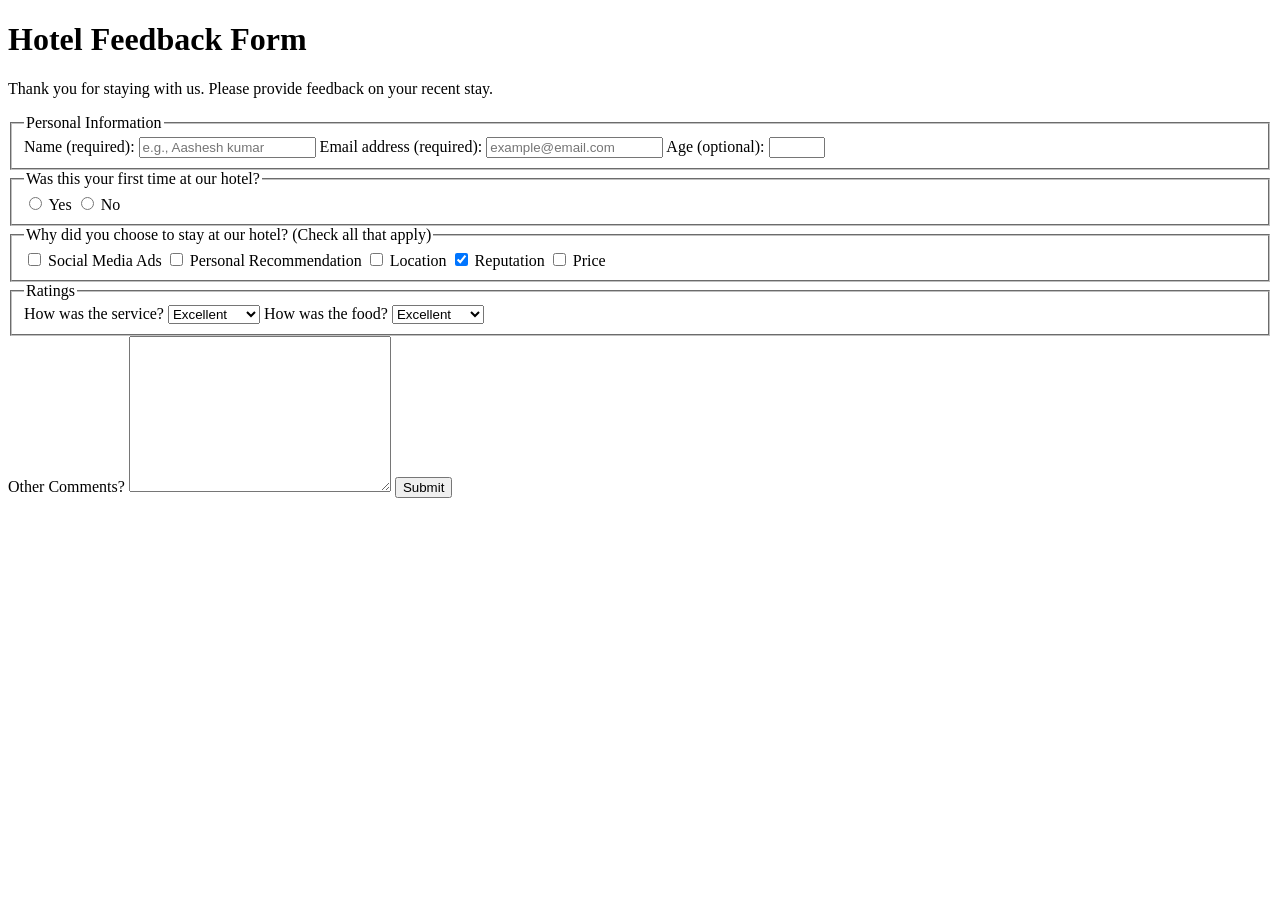
==== form.html @ 94adbe6d "Add hotel feedback form in HTML" ====
<!DOCTYPE html>
<html lang="en">
  <head>
  <meta charset="UTF-8">
    <meta name="viewport" content="width=device-width, initial-scale=1.0">
    <title>Hotel Feedback Form</title>
  </head>
  <body>
    <header>
      <h1>Hotel Feedback Form</h1>
      <p>
        Thank you for staying with us. Please provide feedback on your recent
        stay.
      </p>
	  <link rel="stylesheet" href="style.css">
    </header>
    <main>
      <form method="POST" action="https://hotel-feedback.freecodecamp.org">
        <fieldset>
          <legend>Personal Information</legend>
          <label for="full-name">Name (required):</label>
          <input type="text" id="full-name" name="name" placeholder="e.g., Aashesh kumar" required size="20">

          <label for="email">Email address (required):</label>
          <input
            placeholder="example@email.com"
            required
            id="email"
            type="email"
            name="email"
            size="20"
          />
          <label for="age">Age (optional):</label>
          <input type="number" name="age" id="age" min="3" max="100" />
        </fieldset>

        <fieldset>
          <legend>Was this your first time at our hotel?</legend>
          <input id="yes-option" type="radio" name="hotel-stay" value="yes" />
          <label for="yes-option">Yes</label>
          <input id="no-option" type="radio" name="hotel-stay" value="no" />
          <label for="no-option">No</label>
        </fieldset>

        <fieldset>
          <legend>
            Why did you choose to stay at our hotel? (Check all that apply)
          </legend>

          <input type="checkbox" id="ads" name="choice" value="ads" />
          <label for="ads">Social Media Ads</label>

          <input
            type="checkbox"
            id="recommendation"
            name="choice"
            value="recommendation"
          />
          <label for="recommendation">Personal Recommendation</label>
          
          <input type="checkbox" id="location" name="choice" value="location" />
          <label for="location">Location</label>

          <input
            checked
            type="checkbox"
            id="reputation"
            name="choice"
            value="reputation"
          />
          <label for="reputation">Reputation</label>
          
          <input type="checkbox" id="price" name="choice" value="price" />
          <label for="price">Price</label>
        </fieldset>

        <fieldset>
          <legend>Ratings</legend>
          <label for="service">How was the service?</label>
          <select name="service" id="service">
            <option value="poor">Poor</option>
            <option value="satisfactory">Satisfactory</option>
            <option value="good">Good</option>
            <option value="very-good">Very Good</option>
            <option selected value="excellent">Excellent</option>
          </select>
		  
            <label for="food">How was the food?</label>
            <select name="food" id="food">
            <option value="poor">Poor</option>
            <option value="satisfactory">Satisfactory</option>
            <option value="good">Good</option>
            <option value="very-good">Very Good</option>
            <option selected value="excellent">Excellent</option>
          </select>
		  
         </fieldset>
		  
          <label for="comments">Other Comments?</label>
          <textarea id="comments" name="comments" cols="30" rows="10"></textarea>
          <button type="submit" >Submit</button>
		  
         </form>
          </main>
          </body>
          </html>
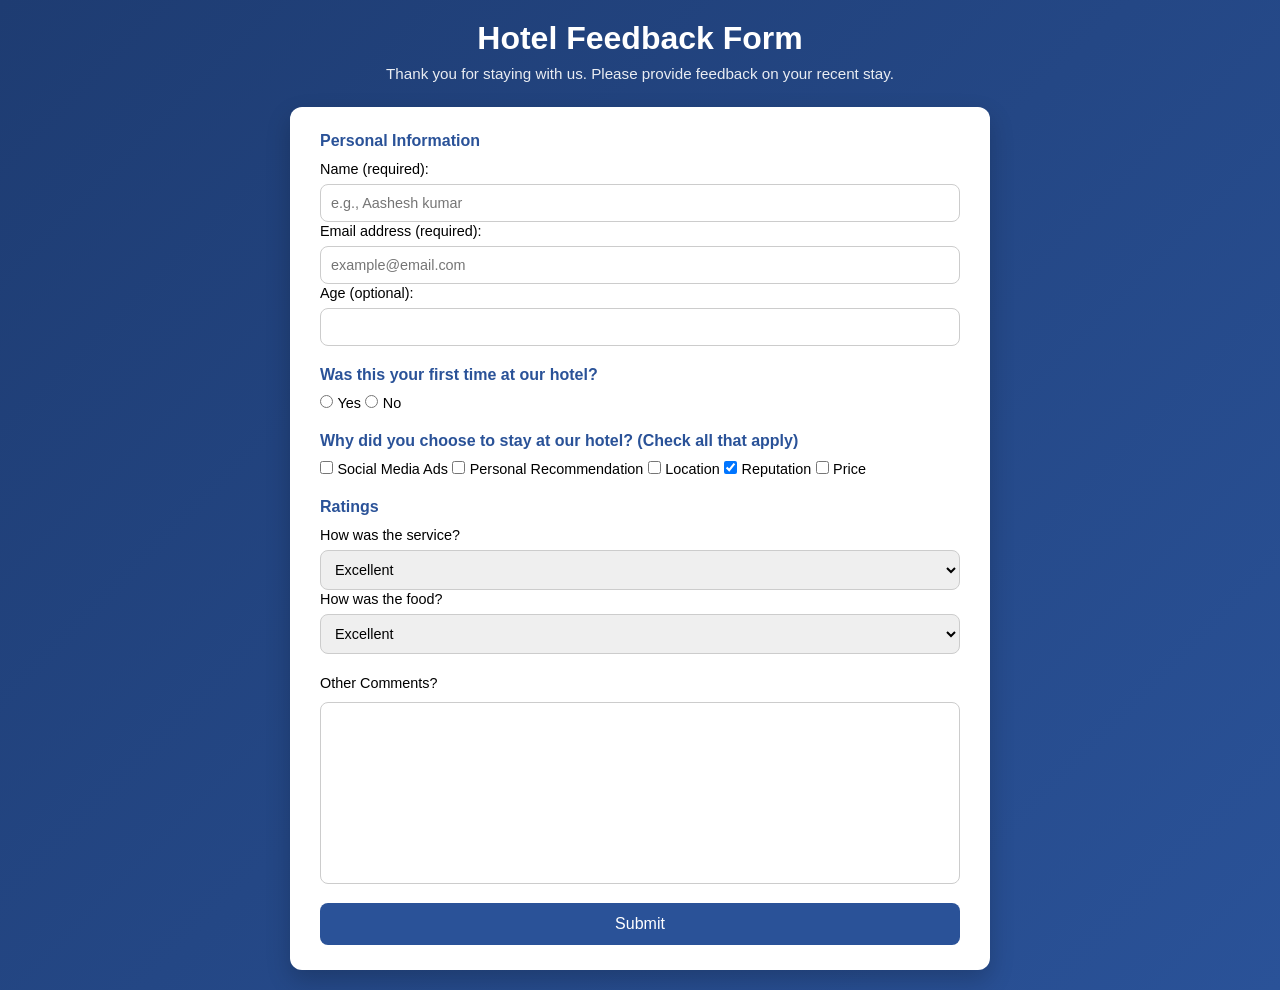
==== commit e8e803ff: "Add files via upload" ====
--- a/form.html
+++ b/form.html
@@ -1,106 +1,106 @@
-<!DOCTYPE html>
-<html lang="en">
-  <head>
-  <meta charset="UTF-8">
-    <meta name="viewport" content="width=device-width, initial-scale=1.0">
-    <title>Hotel Feedback Form</title>
-  </head>
-  <body>
-    <header>
-      <h1>Hotel Feedback Form</h1>
-      <p>
-        Thank you for staying with us. Please provide feedback on your recent
-        stay.
-      </p>
-	  <link rel="stylesheet" href="style.css">
-    </header>
-    <main>
-      <form method="POST" action="https://hotel-feedback.freecodecamp.org">
-        <fieldset>
-          <legend>Personal Information</legend>
-          <label for="full-name">Name (required):</label>
-          <input type="text" id="full-name" name="name" placeholder="e.g., Aashesh kumar" required size="20">
-
-          <label for="email">Email address (required):</label>
-          <input
-            placeholder="example@email.com"
-            required
-            id="email"
-            type="email"
-            name="email"
-            size="20"
-          />
-          <label for="age">Age (optional):</label>
-          <input type="number" name="age" id="age" min="3" max="100" />
-        </fieldset>
-
-        <fieldset>
-          <legend>Was this your first time at our hotel?</legend>
-          <input id="yes-option" type="radio" name="hotel-stay" value="yes" />
-          <label for="yes-option">Yes</label>
-          <input id="no-option" type="radio" name="hotel-stay" value="no" />
-          <label for="no-option">No</label>
-        </fieldset>
-
-        <fieldset>
-          <legend>
-            Why did you choose to stay at our hotel? (Check all that apply)
-          </legend>
-
-          <input type="checkbox" id="ads" name="choice" value="ads" />
-          <label for="ads">Social Media Ads</label>
-
-          <input
-            type="checkbox"
-            id="recommendation"
-            name="choice"
-            value="recommendation"
-          />
-          <label for="recommendation">Personal Recommendation</label>
-          
-          <input type="checkbox" id="location" name="choice" value="location" />
-          <label for="location">Location</label>
-
-          <input
-            checked
-            type="checkbox"
-            id="reputation"
-            name="choice"
-            value="reputation"
-          />
-          <label for="reputation">Reputation</label>
-          
-          <input type="checkbox" id="price" name="choice" value="price" />
-          <label for="price">Price</label>
-        </fieldset>
-
-        <fieldset>
-          <legend>Ratings</legend>
-          <label for="service">How was the service?</label>
-          <select name="service" id="service">
-            <option value="poor">Poor</option>
-            <option value="satisfactory">Satisfactory</option>
-            <option value="good">Good</option>
-            <option value="very-good">Very Good</option>
-            <option selected value="excellent">Excellent</option>
-          </select>
-		  
-            <label for="food">How was the food?</label>
-            <select name="food" id="food">
-            <option value="poor">Poor</option>
-            <option value="satisfactory">Satisfactory</option>
-            <option value="good">Good</option>
-            <option value="very-good">Very Good</option>
-            <option selected value="excellent">Excellent</option>
-          </select>
-		  
-         </fieldset>
-		  
-          <label for="comments">Other Comments?</label>
-          <textarea id="comments" name="comments" cols="30" rows="10"></textarea>
-          <button type="submit" >Submit</button>
-		  
-         </form>
-          </main>
-          </body>
-          </html>
+<!DOCTYPE html>
+<html lang="en">
+  <head>
+  <meta charset="UTF-8">
+    <meta name="viewport" content="width=device-width, initial-scale=1.0">
+    <title>Hotel Feedback Form</title>
+  </head>
+  <body>
+    <header>
+      <h1>Hotel Feedback Form</h1>
+      <p>
+        Thank you for staying with us. Please provide feedback on your recent
+        stay.
+      </p>
+	  <link rel="stylesheet" href="style.css">
+    </header>
+    <main>
+      <form method="POST" action="https://hotel-feedback.freecodecamp.org">
+        <fieldset>
+          <legend>Personal Information</legend>
+          <label for="full-name">Name (required):</label>
+          <input type="text" id="full-name" name="name" placeholder="e.g., Aashesh kumar" required size="20">
+
+          <label for="email">Email address (required):</label>
+          <input
+            placeholder="example@email.com"
+            required
+            id="email"
+            type="email"
+            name="email"
+            size="20"
+          />
+          <label for="age">Age (optional):</label>
+          <input type="number" name="age" id="age" min="3" max="100" />
+        </fieldset>
+
+        <fieldset>
+          <legend>Was this your first time at our hotel?</legend>
+          <input id="yes-option" type="radio" name="hotel-stay" value="yes" />
+          <label for="yes-option">Yes</label>
+          <input id="no-option" type="radio" name="hotel-stay" value="no" />
+          <label for="no-option">No</label>
+        </fieldset>
+
+        <fieldset>
+          <legend>
+            Why did you choose to stay at our hotel? (Check all that apply)
+          </legend>
+
+          <input type="checkbox" id="ads" name="choice" value="ads" />
+          <label for="ads">Social Media Ads</label>
+
+          <input
+            type="checkbox"
+            id="recommendation"
+            name="choice"
+            value="recommendation"
+          />
+          <label for="recommendation">Personal Recommendation</label>
+          
+          <input type="checkbox" id="location" name="choice" value="location" />
+          <label for="location">Location</label>
+
+          <input
+            checked
+            type="checkbox"
+            id="reputation"
+            name="choice"
+            value="reputation"
+          />
+          <label for="reputation">Reputation</label>
+          
+          <input type="checkbox" id="price" name="choice" value="price" />
+          <label for="price">Price</label>
+        </fieldset>
+
+        <fieldset>
+          <legend>Ratings</legend>
+          <label for="service">How was the service?</label>
+          <select name="service" id="service">
+            <option value="poor">Poor</option>
+            <option value="satisfactory">Satisfactory</option>
+            <option value="good">Good</option>
+            <option value="very-good">Very Good</option>
+            <option selected value="excellent">Excellent</option>
+          </select>
+		  
+            <label for="food">How was the food?</label>
+            <select name="food" id="food">
+            <option value="poor">Poor</option>
+            <option value="satisfactory">Satisfactory</option>
+            <option value="good">Good</option>
+            <option value="very-good">Very Good</option>
+            <option selected value="excellent">Excellent</option>
+          </select>
+		  
+         </fieldset>
+		  
+          <label for="comments">Other Comments?</label>
+          <textarea id="comments" name="comments" cols="30" rows="10"></textarea>
+          <button type="submit" >Submit</button>
+		  
+         </form>
+          </main>
+          </body>
+          </html>
--- a/style.css
+++ b/style.css
@@ -0,0 +1,140 @@
+
+    /* ===== Reset ===== */
+    * {
+      margin: 0;
+      padding: 0;
+      box-sizing: border-box;
+    }
+
+    /* ===== Body ===== */
+    body {
+      font-family: 'Segoe UI', Tahoma, Geneva, Verdana, sans-serif;
+      background: linear-gradient(135deg, #1e3c72, #2a5298);
+      min-height: 100vh;
+      padding: 20px;
+    }
+
+    /* ===== Header ===== */
+    header {
+      text-align: center;
+      color: #ffffff;
+      margin-bottom: 25px;
+    }
+
+    header h1 {
+      font-size: 2rem;
+      margin-bottom: 8px;
+    }
+
+    header p {
+      font-size: 0.95rem;
+      opacity: 0.9;
+    }
+
+    /* ===== Main Container ===== */
+    main {
+      max-width: 700px;
+      margin: auto;
+      background: #ffffff;
+      padding: 25px 30px;
+      border-radius: 12px;
+      box-shadow: 0 10px 25px rgba(0, 0, 0, 0.2);
+    }
+
+    /* ===== Fieldsets ===== */
+    fieldset {
+      border: none;
+      margin-bottom: 20px;
+    }
+
+    legend {
+      font-weight: 600;
+      color: #2a5298;
+      margin-bottom: 10px;
+    }
+
+    /* ===== Labels ===== */
+    label {
+      font-size: 0.9rem;
+    }
+
+    /* ===== Inputs ===== */
+    input[type="text"],
+    input[type="email"],
+    input[type="number"],
+    select,
+    textarea {
+      width: 100%;
+      padding: 10px;
+      margin-top: 6px;
+      border-radius: 8px;
+      border: 1px solid #ccc;
+      font-size: 0.9rem;
+      transition: 0.3s;
+    }
+
+    input:focus,
+    select:focus,
+    textarea:focus {
+      border-color: #2a5298;
+      outline: none;
+      box-shadow: 0 0 5px rgba(42, 82, 152, 0.4);
+    }
+
+    /* ===== Radio & Checkbox (Desktop inline) ===== */
+    .options {
+      display: flex;
+      flex-wrap: wrap;
+      gap: 10px 20px;
+      margin-top: 10px;
+    }
+
+    .options label {
+      display: flex;
+      align-items: center;
+      gap: 5px;
+      cursor: pointer;
+    }
+
+    /* ===== Textarea ===== */
+    textarea {
+      resize: none;
+      margin-top: 10px;
+    }
+
+    /* ===== Button ===== */
+    button {
+      width: 100%;
+      padding: 12px;
+      background-color: #2a5298;
+      color: white;
+      border: none;
+      border-radius: 8px;
+      font-size: 1rem;
+      margin-top: 15px;
+      cursor: pointer;
+      transition: 0.3s;
+    }
+
+    button:hover {
+      background-color: #1e3c72;
+      transform: translateY(-2px);
+    }
+
+    /* ===== Mobile Optimization ===== */
+    @media (max-width: 600px) {
+
+      header h1 {
+        font-size: 1.5rem;
+      }
+
+      main {
+        padding: 20px;
+      }
+
+      /* Stack options vertically on mobile */
+      .options {
+        flex-direction: column;
+        gap: 8px;
+      }
+    }
